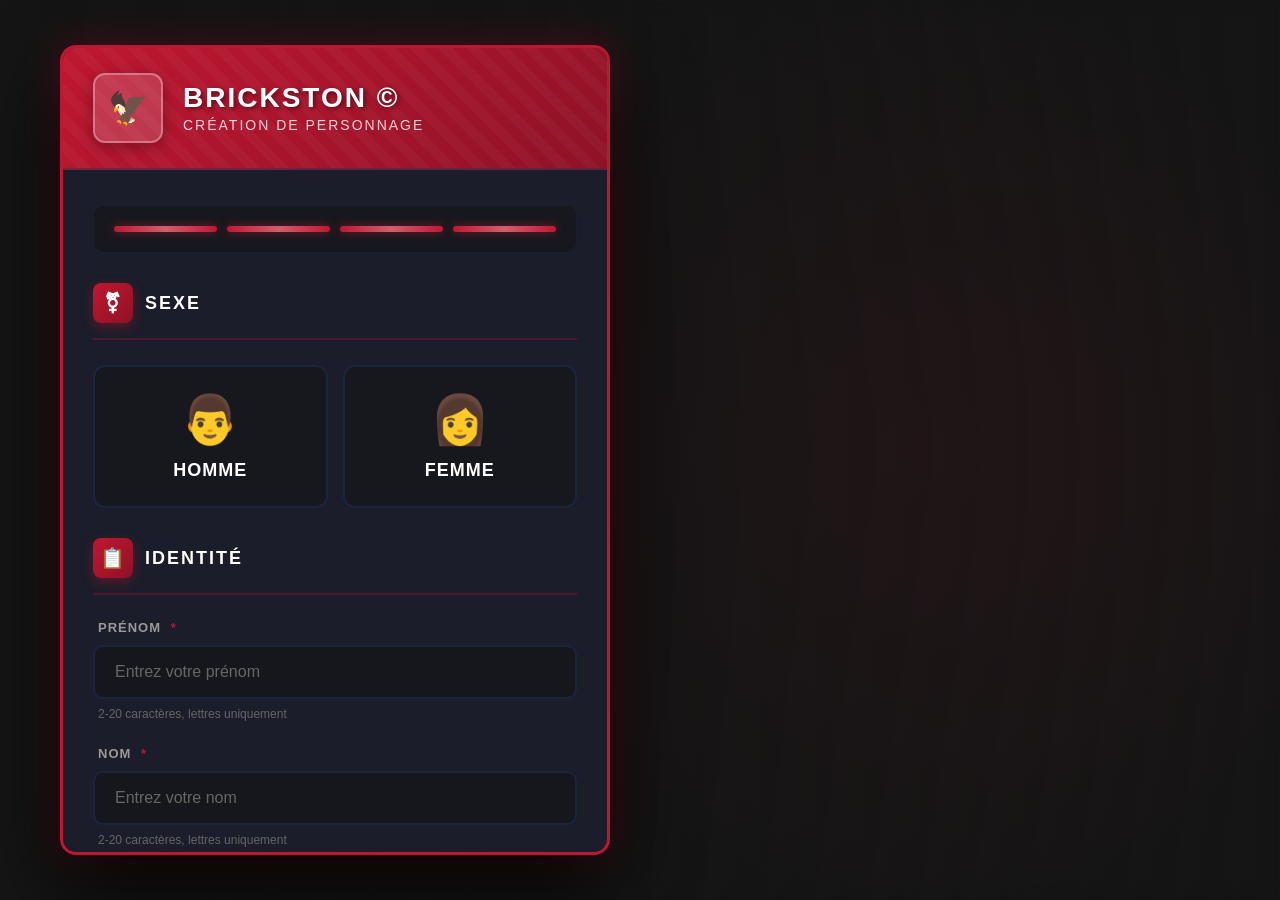
==== UI/brickston_character_creator.html @ 388e0162 "Add files via upload" ====
<!DOCTYPE html>
<html lang="fr">
<head>
    <meta charset="UTF-8">
    <meta name="viewport" content="width=device-width, initial-scale=1.0">
    <title>Brickston RP - Création de Personnage</title>
    <link href="https://fonts.cdnfonts.com/css/abc-ginto-nord" rel="stylesheet">
    <style>
        * {
            margin: 0;
            padding: 0;
            box-sizing: border-box;
        }

        body {
            font-family: 'ABC Ginto Nord', 'Bebas Neue', 'Impact', sans-serif;
            background: #151515;
            color: #ffffff;
            overflow: hidden;
            height: 100vh;
            position: relative;
        }

        /* Background Blur Effect */
        .background-blur {
            position: fixed;
            top: 0;
            left: 0;
            width: 100%;
            height: 100%;
            background: 
                linear-gradient(90deg, rgba(21, 21, 21, 0.95) 0%, rgba(21, 21, 21, 0.7) 40%, transparent 100%),
                radial-gradient(circle at 70% 50%, rgba(191, 23, 49, 0.1) 0%, transparent 50%);
            backdrop-filter: blur(8px);
            z-index: 1;
        }

        /* Main Container */
        .main-container {
            position: relative;
            height: 100vh;
            display: flex;
            align-items: center;
            padding: 60px;
            z-index: 10;
        }

        /* Creation Card */
        .creation-card {
            width: 550px;
            background: rgba(28, 30, 44, 0.95);
            backdrop-filter: blur(20px);
            border: 3px solid #bf1731;
            border-radius: 16px;
            overflow: hidden;
            box-shadow: 
                0 30px 80px rgba(0, 0, 0, 0.9),
                0 0 40px rgba(191, 23, 49, 0.4),
                inset 0 1px 0 rgba(255, 255, 255, 0.1);
            animation: slideInLeft 0.8s cubic-bezier(0.4, 0, 0.2, 1);
            max-height: 90vh;
            display: flex;
            flex-direction: column;
        }

        @keyframes slideInLeft {
            from {
                opacity: 0;
                transform: translateX(-100px) scale(0.9);
            }
            to {
                opacity: 1;
                transform: translateX(0) scale(1);
            }
        }

        /* Card Header */
        .card-header {
            background: linear-gradient(135deg, #bf1731 0%, #8f1225 100%);
            padding: 25px 30px;
            display: flex;
            align-items: center;
            gap: 20px;
            border-bottom: 2px solid rgba(34, 50, 95, 0.5);
            position: relative;
            overflow: hidden;
            flex-shrink: 0;
        }

        .card-header::before {
            content: '';
            position: absolute;
            top: 0;
            left: 0;
            right: 0;
            bottom: 0;
            background: 
                repeating-linear-gradient(
                    45deg,
                    transparent,
                    transparent 10px,
                    rgba(255, 255, 255, 0.03) 10px,
                    rgba(255, 255, 255, 0.03) 20px
                );
        }

        .header-logo {
            width: 70px;
            height: 70px;
            background: rgba(255, 255, 255, 0.15);
            border: 2px solid rgba(255, 255, 255, 0.3);
            border-radius: 12px;
            display: flex;
            align-items: center;
            justify-content: center;
            font-size: 32px;
            flex-shrink: 0;
            box-shadow: 0 4px 15px rgba(0, 0, 0, 0.3);
            position: relative;
            z-index: 1;
        }

        .header-text {
            flex: 1;
            position: relative;
            z-index: 1;
        }

        .header-title {
            font-size: 28px;
            font-weight: 900;
            text-transform: uppercase;
            letter-spacing: 2px;
            color: #ffffff;
            line-height: 1;
            text-shadow: 2px 2px 4px rgba(0, 0, 0, 0.5);
        }

        .header-subtitle {
            font-size: 14px;
            color: rgba(255, 255, 255, 0.8);
            text-transform: uppercase;
            letter-spacing: 2px;
            font-weight: 300;
            margin-top: 5px;
        }

        /* Card Body */
        .card-body {
            padding: 35px 30px;
            overflow-y: auto;
            flex: 1;
        }

        .card-body::-webkit-scrollbar {
            width: 6px;
        }

        .card-body::-webkit-scrollbar-track {
            background: rgba(21, 21, 21, 0.3);
        }

        .card-body::-webkit-scrollbar-thumb {
            background: #bf1731;
            border-radius: 3px;
        }

        .section-title {
            font-size: 18px;
            font-weight: 900;
            text-transform: uppercase;
            letter-spacing: 2px;
            color: #ffffff;
            margin-bottom: 25px;
            padding-bottom: 15px;
            border-bottom: 2px solid rgba(191, 23, 49, 0.3);
            display: flex;
            align-items: center;
            gap: 12px;
        }

        .section-icon {
            width: 40px;
            height: 40px;
            background: linear-gradient(135deg, #bf1731 0%, #8f1225 100%);
            border-radius: 8px;
            display: flex;
            align-items: center;
            justify-content: center;
            font-size: 20px;
            box-shadow: 0 4px 12px rgba(191, 23, 49, 0.4);
        }

        /* Gender Selection */
        .gender-selection {
            display: grid;
            grid-template-columns: 1fr 1fr;
            gap: 15px;
            margin-bottom: 30px;
        }

        .gender-option {
            padding: 25px;
            background: rgba(21, 21, 21, 0.5);
            border: 2px solid rgba(34, 50, 95, 0.5);
            border-radius: 12px;
            cursor: pointer;
            transition: all 0.3s cubic-bezier(0.4, 0, 0.2, 1);
            display: flex;
            flex-direction: column;
            align-items: center;
            gap: 12px;
            position: relative;
            overflow: hidden;
        }

        .gender-option::before {
            content: '';
            position: absolute;
            top: 0;
            left: -100%;
            width: 100%;
            height: 100%;
            background: linear-gradient(90deg, transparent, rgba(191, 23, 49, 0.1), transparent);
            transition: left 0.6s;
        }

        .gender-option:hover::before {
            left: 100%;
        }

        .gender-option:hover {
            border-color: #bf1731;
            transform: translateY(-5px);
            box-shadow: 0 10px 30px rgba(191, 23, 49, 0.3);
        }

        .gender-option.selected {
            background: rgba(191, 23, 49, 0.2);
            border-color: #bf1731;
            box-shadow: 0 0 30px rgba(191, 23, 49, 0.4);
        }

        .gender-icon {
            font-size: 48px;
            position: relative;
            z-index: 1;
        }

        .gender-label {
            font-size: 18px;
            font-weight: 900;
            text-transform: uppercase;
            letter-spacing: 1px;
            color: #ffffff;
            position: relative;
            z-index: 1;
        }

        /* Form Groups */
        .form-group {
            margin-bottom: 25px;
        }

        .form-label {
            display: block;
            font-size: 13px;
            text-transform: uppercase;
            color: #999999;
            font-weight: 700;
            letter-spacing: 1px;
            margin-bottom: 10px;
            padding-left: 5px;
        }

        .form-label .required {
            color: #bf1731;
            margin-left: 5px;
        }

        .form-input {
            width: 100%;
            padding: 16px 20px;
            background: rgba(21, 21, 21, 0.6);
            border: 2px solid rgba(34, 50, 95, 0.5);
            border-radius: 10px;
            color: #ffffff;
            font-size: 16px;
            font-weight: 500;
            font-family: 'ABC Ginto Nord', sans-serif;
            transition: all 0.3s ease;
        }

        .form-input:focus {
            outline: none;
            border-color: #bf1731;
            background: rgba(21, 21, 21, 0.8);
            box-shadow: 0 0 0 4px rgba(191, 23, 49, 0.15);
        }

        .form-input::placeholder {
            color: #666666;
            font-weight: 400;
        }

        .form-input:hover {
            border-color: rgba(191, 23, 49, 0.5);
        }

        /* Select Style */
        select.form-input {
            cursor: pointer;
            appearance: none;
            background-image: url("data:image/svg+xml,%3Csvg xmlns='http://www.w3.org/2000/svg' width='12' height='12' viewBox='0 0 12 12'%3E%3Cpath fill='%23bf1731' d='M6 9L1 4h10z'/%3E%3C/svg%3E");
            background-repeat: no-repeat;
            background-position: right 20px center;
            padding-right: 50px;
        }

        select.form-input option {
            background: #1c1e2c;
            color: #ffffff;
            padding: 10px;
        }

        /* Date Inputs Grid */
        .date-grid {
            display: grid;
            grid-template-columns: 1fr 1fr 1.2fr;
            gap: 12px;
        }

        /* Action Buttons */
        .action-buttons {
            display: flex;
            gap: 12px;
            margin-top: 30px;
            padding-top: 25px;
            border-top: 2px solid rgba(34, 50, 95, 0.3);
        }

        .btn {
            flex: 1;
            padding: 18px;
            font-size: 15px;
            font-weight: 900;
            text-transform: uppercase;
            letter-spacing: 2px;
            font-family: 'ABC Ginto Nord', sans-serif;
            border: 2px solid;
            border-radius: 10px;
            cursor: pointer;
            transition: all 0.3s cubic-bezier(0.4, 0, 0.2, 1);
            position: relative;
            overflow: hidden;
            text-align: center;
        }

        .btn::before {
            content: '';
            position: absolute;
            top: 0;
            left: -100%;
            width: 100%;
            height: 100%;
            background: linear-gradient(90deg, transparent, rgba(255, 255, 255, 0.2), transparent);
            transition: left 0.5s;
        }

        .btn:hover::before {
            left: 100%;
        }

        .btn-cancel {
            background: transparent;
            border-color: #666666;
            color: #999999;
        }

        .btn-cancel:hover {
            background: rgba(102, 102, 102, 0.2);
            border-color: #999999;
            color: #ffffff;
            transform: translateY(-3px);
        }

        .btn-create {
            background: linear-gradient(135deg, #bf1731 0%, #8f1225 100%);
            border-color: #bf1731;
            color: #ffffff;
            box-shadow: 0 4px 15px rgba(191, 23, 49, 0.4);
        }

        .btn-create:hover {
            background: linear-gradient(135deg, #d91d3a 0%, #bf1731 100%);
            transform: translateY(-3px);
            box-shadow: 0 8px 30px rgba(191, 23, 49, 0.6);
        }

        .btn:disabled {
            opacity: 0.5;
            cursor: not-allowed;
            transform: none !important;
        }

        /* Progress Steps */
        .progress-steps {
            display: flex;
            gap: 10px;
            margin-bottom: 30px;
            padding: 20px;
            background: rgba(21, 21, 21, 0.5);
            border-radius: 10px;
            border: 1px solid rgba(34, 50, 95, 0.3);
        }

        .step {
            flex: 1;
            height: 6px;
            background: rgba(34, 50, 95, 0.5);
            border-radius: 3px;
            position: relative;
            overflow: hidden;
        }

        .step.active {
            background: #bf1731;
            box-shadow: 0 0 10px rgba(191, 23, 49, 0.6);
        }

        .step.active::after {
            content: '';
            position: absolute;
            top: 0;
            left: 0;
            height: 100%;
            width: 100%;
            background: linear-gradient(90deg, transparent, rgba(255, 255, 255, 0.3), transparent);
            animation: shimmer 2s infinite;
        }

        @keyframes shimmer {
            0% { transform: translateX(-100%); }
            100% { transform: translateX(100%); }
        }

        /* Helper Text */
        .helper-text {
            font-size: 12px;
            color: #666666;
            margin-top: 8px;
            padding-left: 5px;
            font-weight: 400;
        }

        .helper-text.error {
            color: #bf1731;
        }

        /* Custom Height Slider */
        .slider-container {
            background: rgba(21, 21, 21, 0.6);
            border: 2px solid rgba(34, 50, 95, 0.5);
            border-radius: 10px;
            padding: 20px;
            transition: all 0.3s ease;
        }

        .slider-container:hover {
            border-color: rgba(191, 23, 49, 0.5);
        }

        .slider-value {
            font-size: 32px;
            font-weight: 900;
            color: #bf1731;
            text-align: center;
            margin-bottom: 20px;
            text-shadow: 0 0 20px rgba(191, 23, 49, 0.4);
        }

        .slider-wrapper {
            position: relative;
            padding: 10px 0;
            height: 28px;
            display: flex;
            align-items: center;
        }

        .slider-track {
            position: absolute;
            left: 0;
            right: 0;
            top: 50%;
            transform: translateY(-50%);
            height: 8px;
            background: rgba(34, 50, 95, 0.5);
            border-radius: 4px;
            overflow: hidden;
            pointer-events: none;
        }

        .slider-progress {
            height: 100%;
            background: linear-gradient(90deg, #bf1731 0%, #d91d3a 100%);
            border-radius: 4px;
            transition: width 0.2s ease;
            box-shadow: 0 0 10px rgba(191, 23, 49, 0.6);
            position: relative;
            overflow: hidden;
        }

        .slider-progress::after {
            content: '';
            position: absolute;
            top: 0;
            left: 0;
            right: 0;
            bottom: 0;
            background: linear-gradient(90deg, transparent, rgba(255, 255, 255, 0.3), transparent);
            animation: shimmerSlider 2s infinite;
        }

        @keyframes shimmerSlider {
            0% { transform: translateX(-100%); }
            100% { transform: translateX(100%); }
        }

        .height-slider {
            width: 100%;
            height: 28px;
            -webkit-appearance: none;
            appearance: none;
            background: transparent;
            outline: none;
            position: absolute;
            left: 0;
            right: 0;
            top: 50%;
            transform: translateY(-50%);
            z-index: 10;
            cursor: pointer;
            margin: 0;
            padding: 0;
        }

        /* Webkit (Chrome, Safari, Edge) */
        .height-slider::-webkit-slider-thumb {
            -webkit-appearance: none;
            appearance: none;
            width: 28px;
            height: 28px;
            background: linear-gradient(135deg, #bf1731 0%, #8f1225 100%);
            border: 3px solid #ffffff;
            border-radius: 50%;
            cursor: grab;
            box-shadow: 
                0 0 0 4px rgba(191, 23, 49, 0.2),
                0 4px 12px rgba(0, 0, 0, 0.6);
            transition: all 0.3s ease;
        }

        .height-slider::-webkit-slider-thumb:hover {
            transform: scale(1.15);
            box-shadow: 
                0 0 0 6px rgba(191, 23, 49, 0.3),
                0 6px 20px rgba(191, 23, 49, 0.6);
        }

        .height-slider::-webkit-slider-thumb:active {
            cursor: grabbing;
            transform: scale(1.05);
        }

        /* Firefox */
        .height-slider::-moz-range-thumb {
            width: 22px;
            height: 22px;
            background: linear-gradient(135deg, #bf1731 0%, #8f1225 100%);
            border: 3px solid #ffffff;
            border-radius: 50%;
            cursor: grab;
            box-shadow: 
                0 0 0 4px rgba(191, 23, 49, 0.2),
                0 4px 12px rgba(0, 0, 0, 0.6);
            transition: all 0.3s ease;
        }

        .height-slider::-moz-range-thumb:hover {
            transform: scale(1.15);
            box-shadow: 
                0 0 0 6px rgba(191, 23, 49, 0.3),
                0 6px 20px rgba(191, 23, 49, 0.6);
        }

        .height-slider::-moz-range-thumb:active {
            cursor: grabbing;
            transform: scale(1.05);
        }

        .height-slider::-moz-range-track {
            background: transparent;
            border: none;
            height: 8px;
        }

        .height-slider::-moz-range-progress {
            background: transparent;
        }

        .slider-markers {
            display: flex;
            justify-content: space-between;
            align-items: center;
            margin-top: 35px;
            padding: 0;
            width: 100%;
            position: relative;
        }

        .marker {
            font-size: 12px;
            color: #666666;
            font-weight: 700;
            flex: 0 0 auto;
        }

        .marker:first-child {
            color: #bf1731;
        }

        .marker:last-child {
            color: #bf1731;
        }

        /* Responsive */
        @media (max-width: 1400px) {
            .character-preview {
                display: none;
            }
        }
    </style>
</head>
<body>
    <div class="background-blur"></div>

    <div class="main-container">
        <!-- Creation Card -->
        <div class="creation-card">
            <!-- Header -->
            <div class="card-header">
                <div class="header-logo">🦅</div>
                <div class="header-text">
                    <div class="header-title">Brickston ©</div>
                    <div class="header-subtitle">Création de personnage</div>
                </div>
            </div>

            <!-- Body -->
            <div class="card-body">
                <!-- Progress Steps -->
                <div class="progress-steps">
                    <div class="step active"></div>
                    <div class="step active"></div>
                    <div class="step active"></div>
                    <div class="step active"></div>
                </div>

                <!-- Gender Section -->
                <div class="section-title">
                    <div class="section-icon">⚧</div>
                    Sexe
                </div>

                <div class="gender-selection">
                    <div class="gender-option" id="male" onclick="selectGender('male')">
                        <div class="gender-icon">👨</div>
                        <div class="gender-label">Homme</div>
                    </div>
                    <div class="gender-option" id="female" onclick="selectGender('female')">
                        <div class="gender-icon">👩</div>
                        <div class="gender-label">Femme</div>
                    </div>
                </div>

                <!-- Identity Section -->
                <div class="section-title">
                    <div class="section-icon">📋</div>
                    Identité
                </div>

                <div class="form-group">
                    <label class="form-label">
                        Prénom
                        <span class="required">*</span>
                    </label>
                    <input 
                        type="text" 
                        class="form-input" 
                        id="firstName" 
                        placeholder="Entrez votre prénom"
                        maxlength="20"
                        oninput="updatePreview()"
                    >
                    <div class="helper-text">2-20 caractères, lettres uniquement</div>
                </div>

                <div class="form-group">
                    <label class="form-label">
                        Nom
                        <span class="required">*</span>
                    </label>
                    <input 
                        type="text" 
                        class="form-input" 
                        id="lastName" 
                        placeholder="Entrez votre nom"
                        maxlength="20"
                        oninput="updatePreview()"
                    >
                    <div class="helper-text">2-20 caractères, lettres uniquement</div>
                </div>

                <div class="form-group">
                    <label class="form-label">
                        Nationalité
                        <span class="required">*</span>
                    </label>
                    <select class="form-input" id="nationality" onchange="updatePreview()">
                        <option value="">Sélectionnez une nationalité</option>
                        <option value="Français">Français</option>
                        <option value="Américain">Américain</option>
                        <option value="Anglais">Anglais</option>
                        <option value="Allemand">Allemand</option>
                        <option value="Italien">Italien</option>
                        <option value="Espagnol">Espagnol</option>
                        <option value="Canadien">Canadien</option>
                        <option value="Belge">Belge</option>
                        <option value="Suisse">Suisse</option>
                        <option value="Portugais">Portugais</option>
                        <option value="Russe">Russe</option>
                        <option value="Japonais">Japonais</option>
                        <option value="Chinois">Chinois</option>
                        <option value="Brésilien">Brésilien</option>
                        <option value="Mexicain">Mexicain</option>
                        <option value="Australien">Australien</option>
                        <option value="Indien">Indien</option>
                        <option value="Turc">Turc</option>
                        <option value="Autre">Autre</option>
                    </select>
                </div>

                <!-- Physical Section -->
                <div class="section-title">
                    <div class="section-icon">📏</div>
                    Caractéristiques
                </div>

                <div class="form-group">
                    <label class="form-label">
                        Taille (cm)
                        <span class="required">*</span>
                    </label>
                    <div class="slider-container">
                        <div class="slider-value" id="heightValue">175 cm</div>
                        <div class="slider-wrapper">
                            <input 
                                type="range" 
                                class="height-slider" 
                                id="height" 
                                min="140"
                                max="220"
                                value="175"
                                oninput="updateHeightSlider(this.value)"
                            >
                            <div class="slider-track">
                                <div class="slider-progress" id="sliderProgress"></div>
                            </div>
                            <div class="slider-markers">
                                <span class="marker">140</span>
                                <span class="marker">160</span>
                                <span class="marker">180</span>
                                <span class="marker">200</span>
                                <span class="marker">220</span>
                            </div>
                        </div>
                    </div>
                    <div class="helper-text">Entre 140 et 220 cm</div>
                </div>

                <div class="form-group">
                    <label class="form-label">
                        Date de naissance
                        <span class="required">*</span>
                    </label>
                    <div class="date-grid">
                        <select class="form-input" id="birthDay" onchange="updatePreview()">
                            <option value="">Jour</option>
                        </select>
                        <select class="form-input" id="birthMonth" onchange="updatePreview()">
                            <option value="">Mois</option>
                            <option value="01">Janvier</option>
                            <option value="02">Février</option>
                            <option value="03">Mars</option>
                            <option value="04">Avril</option>
                            <option value="05">Mai</option>
                            <option value="06">Juin</option>
                            <option value="07">Juillet</option>
                            <option value="08">Août</option>
                            <option value="09">Septembre</option>
                            <option value="10">Octobre</option>
                            <option value="11">Novembre</option>
                            <option value="12">Décembre</option>
                        </select>
                        <select class="form-input" id="birthYear" onchange="updatePreview()">
                            <option value="">Année</option>
                        </select>
                    </div>
                    <div class="helper-text">Vous devez avoir au moins 18 ans</div>
                </div>

                <!-- Buttons -->
                <div class="action-buttons">
                    <button class="btn btn-cancel" onclick="cancelCreation()">
                        Annuler
                    </button>
                    <button class="btn btn-create" id="btnCreate" onclick="createCharacter()" disabled>
                        Créer le personnage
                    </button>
                </div>
            </div>
        </div>

    </div>

    <script>
        // Variables globales
        let selectedGender = null;
        const characterData = {
            gender: null,
            firstName: '',
            lastName: '',
            nationality: '',
            height: null,
            birthDate: { day: '', month: '', year: '' }
        };

        // Initialisation
        function init() {
            // Remplir les jours (1-31)
            const daySelect = document.getElementById('birthDay');
            for (let i = 1; i <= 31; i++) {
                const option = document.createElement('option');
                option.value = i.toString().padStart(2, '0');
                option.textContent = i;
                daySelect.appendChild(option);
            }

            // Remplir les années (1950 - année actuelle - 18)
            const yearSelect = document.getElementById('birthYear');
            const currentYear = new Date().getFullYear();
            const maxYear = currentYear - 18;
            for (let i = maxYear; i >= 1950; i--) {
                const option = document.createElement('option');
                option.value = i;
                option.textContent = i;
                yearSelect.appendChild(option);
            }
        }

        // Sélection du genre
        function selectGender(gender) {
            selectedGender = gender;
            characterData.gender = gender;
            
            document.getElementById('male').classList.remove('selected');
            document.getElementById('female').classList.remove('selected');
            document.getElementById(gender).classList.add('selected');
            
            updatePreview();
            validateForm();
        }

        // Mise à jour du slider de taille
        function updateHeightSlider(value) {
            const heightValue = document.getElementById('heightValue');
            const sliderProgress = document.getElementById('sliderProgress');
            
            heightValue.textContent = value + ' cm';
            
            // Calculer le pourcentage (140-220 = 80 de range)
            const percentage = ((value - 140) / 80) * 100;
            sliderProgress.style.width = percentage + '%';
            
            updatePreview();
        }

        // Mise à jour de l'aperçu
        function updatePreview() {
            const firstName = document.getElementById('firstName').value;
            const lastName = document.getElementById('lastName').value;
            const nationality = document.getElementById('nationality').value;
            const height = document.getElementById('height').value;
            const day = document.getElementById('birthDay').value;
            const month = document.getElementById('birthMonth').value;
            const year = document.getElementById('birthYear').value;

            // Mise à jour des données
            characterData.firstName = firstName;
            characterData.lastName = lastName;
            characterData.nationality = nationality;
            characterData.height = height;
            characterData.birthDate = { day, month, year };

            validateForm();
        }

        // Validation du formulaire
        function validateForm() {
            const firstName = document.getElementById('firstName').value.trim();
            const lastName = document.getElementById('lastName').value.trim();
            const nationality = document.getElementById('nationality').value;
            const height = parseInt(document.getElementById('height').value);
            const day = document.getElementById('birthDay').value;
            const month = document.getElementById('birthMonth').value;
            const year = document.getElementById('birthYear').value;

            const isValid = 
                selectedGender !== null &&
                firstName.length >= 2 && firstName.length <= 20 &&
                lastName.length >= 2 && lastName.length <= 20 &&
                nationality !== '' &&
                height >= 140 && height <= 220 &&
                day !== '' && month !== '' && year !== '';

            document.getElementById('btnCreate').disabled = !isValid;
        }

        // Création du personnage
        function createCharacter() {
            const data = {
                gender: characterData.gender,
                firstName: characterData.firstName,
                lastName: characterData.lastName,
                nationality: characterData.nationality,
                height: characterData.height,
                birthDate: `${characterData.birthDate.day}/${characterData.birthDate.month}/${characterData.birthDate.year}`
            };

            console.log('Création du personnage:', data);

            // Animation
            document.body.style.transition = 'opacity 0.5s';
            document.body.style.opacity = '0';

            setTimeout(() => {
                // Appel NUI
                fetch(`https://${GetParentResourceName()}/createCharacter`, {
                    method: 'POST',
                    headers: { 'Content-Type': 'application/json' },
                    body: JSON.stringify(data)
                });
            }, 500);
        }

        // Annulation
        function cancelCreation() {
            if (confirm('Êtes-vous sûr de vouloir annuler la création ?')) {
                document.body.style.opacity = '0';
                setTimeout(() => {
                    fetch(`https://${GetParentResourceName()}/cancelCreation`, {
                        method: 'POST',
                        headers: { 'Content-Type': 'application/json' },
                        body: JSON.stringify({})
                    });
                }, 300);
            }
        }

        function GetParentResourceName() {
            return 'brickston_multichar';
        }

        // Navigation au clavier
        document.addEventListener('keydown', (e) => {
            if (e.key === 'Escape') {
                cancelCreation();
            }
        });

        // Validation temps réel sur les inputs
        document.getElementById('firstName').addEventListener('input', (e) => {
            e.target.value = e.target.value.replace(/[^a-zA-ZÀ-ÿ\s-]/g, '');
        });

        document.getElementById('lastName').addEventListener('input', (e) => {
            e.target.value = e.target.value.replace(/[^a-zA-ZÀ-ÿ\s-]/g, '');
        });

        // Animation d'entrée
        window.addEventListener('load', () => {
            document.body.style.opacity = '0';
            setTimeout(() => {
                document.body.style.transition = 'opacity 0.5s';
                document.body.style.opacity = '1';
                init();
                // Initialiser le slider
                updateHeightSlider(175);
            }, 100);
        });
    </script>
</body>
</html>
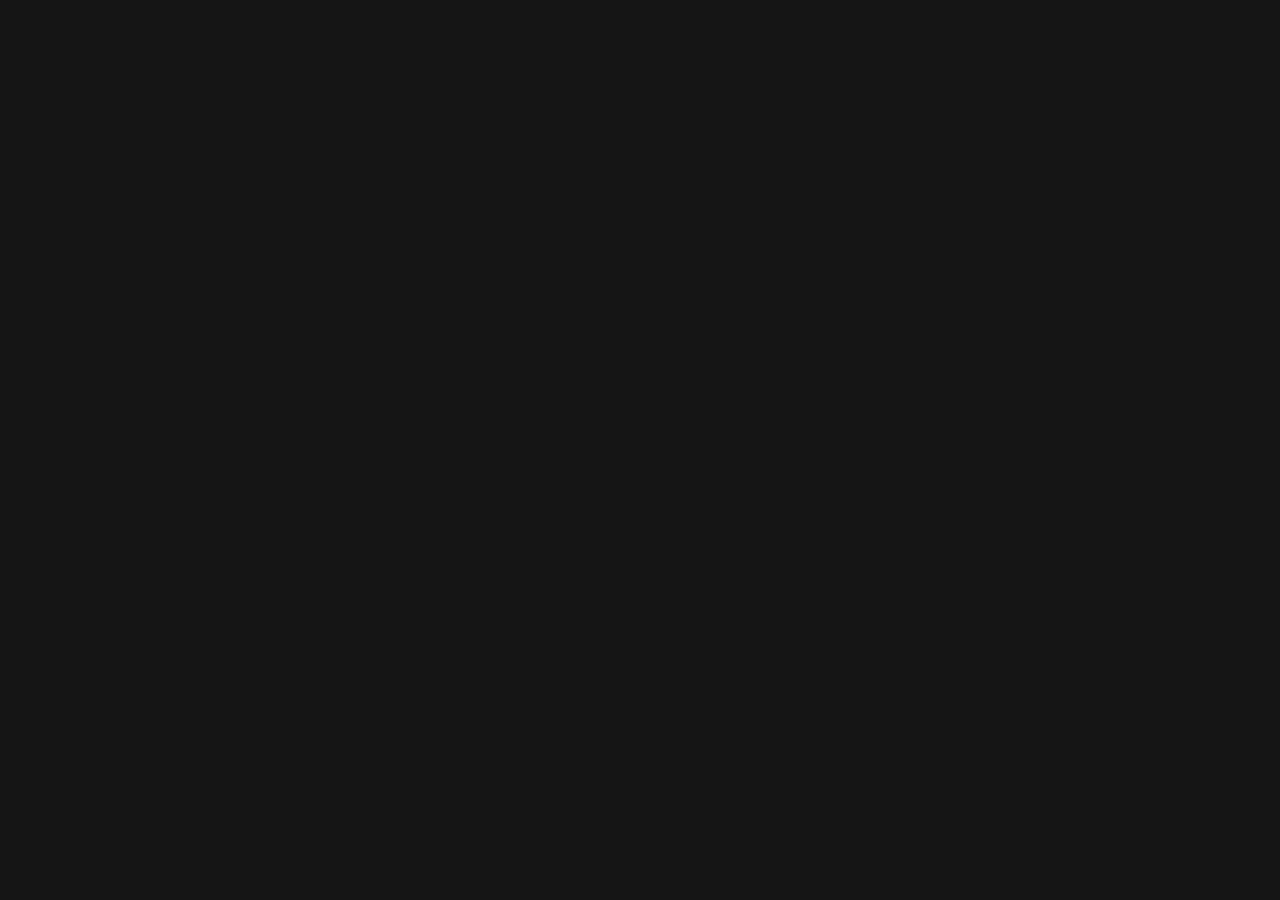
==== commit 239b7167: "feat: add FiveM character creator resource base - fxmanifest.lua with ox_lib/oxmysql dependencies - " ====
--- a/UI/brickston_character_creator.html
+++ b/UI/brickston_character_creator.html
@@ -834,7 +834,9 @@
     </div>
 
     <script>
-        // Variables globales
+        // ════════════════════════════════════════════
+        // VARIABLES GLOBALES
+        // ════════════════════════════════════════════
         let selectedGender = null;
         const characterData = {
             gender: null,
@@ -845,7 +847,61 @@
             birthDate: { day: '', month: '', year: '' }
         };
 
-        // Initialisation
+        // ════════════════════════════════════════════
+        // NUI MESSAGE HANDLER
+        // ════════════════════════════════════════════
+        window.addEventListener('message', (event) => {
+            const data = event.data;
+            switch (data.action) {
+                case 'openCreator':
+                    showCreator();
+                    break;
+                case 'closeCreator':
+                    hideCreator();
+                    break;
+            }
+        });
+
+        function showCreator() {
+            document.querySelector('.main-container').style.display = 'flex';
+            document.body.style.transition = 'opacity 0.5s';
+            document.body.style.opacity = '1';
+            resetForm();
+        }
+
+        function hideCreator() {
+            document.body.style.transition = 'opacity 0.5s';
+            document.body.style.opacity = '0';
+            setTimeout(() => {
+                document.querySelector('.main-container').style.display = 'none';
+            }, 500);
+        }
+
+        function resetForm() {
+            selectedGender = null;
+            characterData.gender = null;
+            characterData.firstName = '';
+            characterData.lastName = '';
+            characterData.nationality = '';
+            characterData.height = null;
+            characterData.birthDate = { day: '', month: '', year: '' };
+
+            document.getElementById('male').classList.remove('selected');
+            document.getElementById('female').classList.remove('selected');
+            document.getElementById('firstName').value = '';
+            document.getElementById('lastName').value = '';
+            document.getElementById('nationality').value = '';
+            document.getElementById('birthDay').value = '';
+            document.getElementById('birthMonth').value = '';
+            document.getElementById('birthYear').value = '';
+            document.getElementById('height').value = 175;
+            updateHeightSlider(175);
+            validateForm();
+        }
+
+        // ════════════════════════════════════════════
+        // INITIALISATION
+        // ════════════════════════════════════════════
         function init() {
             // Remplir les jours (1-31)
             const daySelect = document.getElementById('birthDay');
@@ -868,34 +924,47 @@
             }
         }
 
-        // Sélection du genre
+        // ════════════════════════════════════════════
+        // GENRE
+        // ════════════════════════════════════════════
         function selectGender(gender) {
             selectedGender = gender;
             characterData.gender = gender;
-            
+
             document.getElementById('male').classList.remove('selected');
             document.getElementById('female').classList.remove('selected');
             document.getElementById(gender).classList.add('selected');
-            
+
+            // Notifier le client Lua pour changer le ped
+            fetch(`https://${GetParentResourceName()}/selectGender`, {
+                method: 'POST',
+                headers: { 'Content-Type': 'application/json' },
+                body: JSON.stringify({ gender: gender })
+            });
+
             updatePreview();
             validateForm();
         }
 
-        // Mise à jour du slider de taille
+        // ════════════════════════════════════════════
+        // SLIDER TAILLE
+        // ════════════════════════════════════════════
         function updateHeightSlider(value) {
             const heightValue = document.getElementById('heightValue');
             const sliderProgress = document.getElementById('sliderProgress');
-            
+
             heightValue.textContent = value + ' cm';
-            
+
             // Calculer le pourcentage (140-220 = 80 de range)
             const percentage = ((value - 140) / 80) * 100;
             sliderProgress.style.width = percentage + '%';
-            
+
             updatePreview();
         }
 
-        // Mise à jour de l'aperçu
+        // ════════════════════════════════════════════
+        // APERCU / VALIDATION
+        // ════════════════════════════════════════════
         function updatePreview() {
             const firstName = document.getElementById('firstName').value;
             const lastName = document.getElementById('lastName').value;
@@ -905,7 +974,6 @@
             const month = document.getElementById('birthMonth').value;
             const year = document.getElementById('birthYear').value;
 
-            // Mise à jour des données
             characterData.firstName = firstName;
             characterData.lastName = lastName;
             characterData.nationality = nationality;
@@ -915,7 +983,6 @@
             validateForm();
         }
 
-        // Validation du formulaire
         function validateForm() {
             const firstName = document.getElementById('firstName').value.trim();
             const lastName = document.getElementById('lastName').value.trim();
@@ -925,7 +992,7 @@
             const month = document.getElementById('birthMonth').value;
             const year = document.getElementById('birthYear').value;
 
-            const isValid = 
+            const isValid =
                 selectedGender !== null &&
                 firstName.length >= 2 && firstName.length <= 20 &&
                 lastName.length >= 2 && lastName.length <= 20 &&
@@ -936,25 +1003,28 @@
             document.getElementById('btnCreate').disabled = !isValid;
         }
 
-        // Création du personnage
+        // ════════════════════════════════════════════
+        // CREATION PERSONNAGE
+        // ════════════════════════════════════════════
         function createCharacter() {
+            const btn = document.getElementById('btnCreate');
+            btn.disabled = true;
+            btn.textContent = 'CRÉATION...';
+
             const data = {
                 gender: characterData.gender,
-                firstName: characterData.firstName,
-                lastName: characterData.lastName,
+                firstName: characterData.firstName.trim(),
+                lastName: characterData.lastName.trim(),
                 nationality: characterData.nationality,
                 height: characterData.height,
                 birthDate: `${characterData.birthDate.day}/${characterData.birthDate.month}/${characterData.birthDate.year}`
             };
 
-            console.log('Création du personnage:', data);
-
-            // Animation
+            // Animation de sortie
             document.body.style.transition = 'opacity 0.5s';
             document.body.style.opacity = '0';
 
             setTimeout(() => {
-                // Appel NUI
                 fetch(`https://${GetParentResourceName()}/createCharacter`, {
                     method: 'POST',
                     headers: { 'Content-Type': 'application/json' },
@@ -963,32 +1033,40 @@
             }, 500);
         }
 
-        // Annulation
+        // ════════════════════════════════════════════
+        // ANNULATION
+        // ════════════════════════════════════════════
         function cancelCreation() {
-            if (confirm('Êtes-vous sûr de vouloir annuler la création ?')) {
-                document.body.style.opacity = '0';
-                setTimeout(() => {
-                    fetch(`https://${GetParentResourceName()}/cancelCreation`, {
-                        method: 'POST',
-                        headers: { 'Content-Type': 'application/json' },
-                        body: JSON.stringify({})
-                    });
-                }, 300);
+            document.body.style.transition = 'opacity 0.3s';
+            document.body.style.opacity = '0';
+            setTimeout(() => {
+                fetch(`https://${GetParentResourceName()}/cancelCreation`, {
+                    method: 'POST',
+                    headers: { 'Content-Type': 'application/json' },
+                    body: JSON.stringify({})
+                });
+            }, 300);
+        }
+
+        // ════════════════════════════════════════════
+        // NUI RESOURCE NAME
+        // ════════════════════════════════════════════
+        function GetParentResourceName() {
+            if (window.invokeNative) {
+                return window.GetParentResourceName ? window.GetParentResourceName() : 'brickston_character';
             }
-        }
-
-        function GetParentResourceName() {
-            return 'brickston_multichar';
-        }
-
-        // Navigation au clavier
+            return 'brickston_character';
+        }
+
+        // ════════════════════════════════════════════
+        // KEYBOARD / INPUT
+        // ════════════════════════════════════════════
         document.addEventListener('keydown', (e) => {
             if (e.key === 'Escape') {
                 cancelCreation();
             }
         });
 
-        // Validation temps réel sur les inputs
         document.getElementById('firstName').addEventListener('input', (e) => {
             e.target.value = e.target.value.replace(/[^a-zA-ZÀ-ÿ\s-]/g, '');
         });
@@ -997,16 +1075,14 @@
             e.target.value = e.target.value.replace(/[^a-zA-ZÀ-ÿ\s-]/g, '');
         });
 
-        // Animation d'entrée
+        // ════════════════════════════════════════════
+        // DÉMARRAGE
+        // ════════════════════════════════════════════
         window.addEventListener('load', () => {
             document.body.style.opacity = '0';
-            setTimeout(() => {
-                document.body.style.transition = 'opacity 0.5s';
-                document.body.style.opacity = '1';
-                init();
-                // Initialiser le slider
-                updateHeightSlider(175);
-            }, 100);
+            document.querySelector('.main-container').style.display = 'none';
+            init();
+            updateHeightSlider(175);
         });
     </script>
 </body>
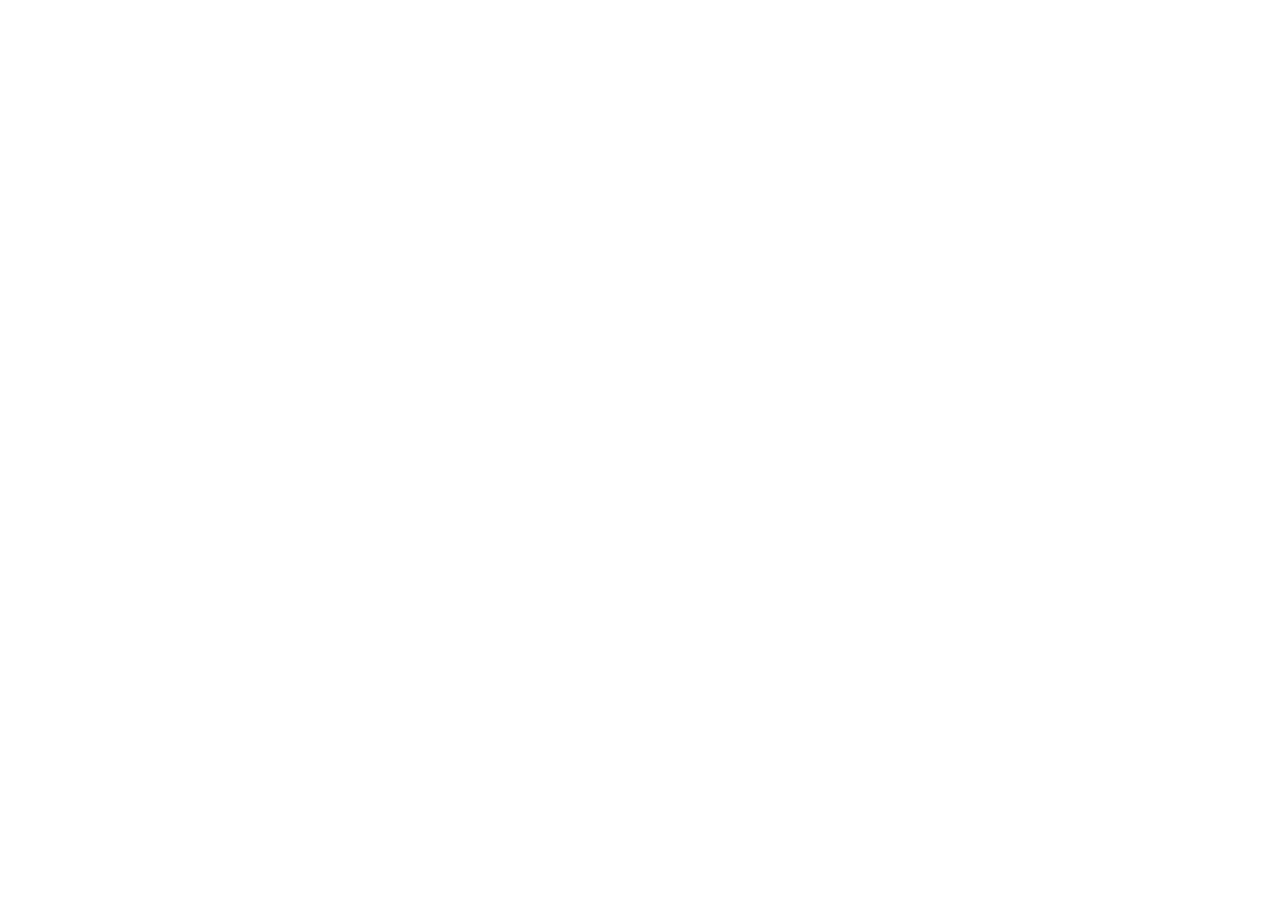
==== commit 24175ffb: "fix: NUI stays visible after character creation (black screen) Body background was #151515 which cov" ====
--- a/UI/brickston_character_creator.html
+++ b/UI/brickston_character_creator.html
@@ -14,7 +14,7 @@
 
         body {
             font-family: 'ABC Ginto Nord', 'Bebas Neue', 'Impact', sans-serif;
-            background: #151515;
+            background: transparent;
             color: #ffffff;
             overflow: hidden;
             height: 100vh;
@@ -864,6 +864,7 @@
 
         function showCreator() {
             document.querySelector('.main-container').style.display = 'flex';
+            document.querySelector('.background-blur').style.display = 'block';
             document.body.style.transition = 'opacity 0.5s';
             document.body.style.opacity = '1';
             resetForm();
@@ -874,6 +875,7 @@
             document.body.style.opacity = '0';
             setTimeout(() => {
                 document.querySelector('.main-container').style.display = 'none';
+                document.querySelector('.background-blur').style.display = 'none';
             }, 500);
         }
 
@@ -936,7 +938,7 @@
             document.getElementById(gender).classList.add('selected');
 
             // Notifier le client Lua pour changer le ped
-            fetch(`https://${GetParentResourceName()}/selectGender`, {
+            fetch(`https://${_resourceName}/selectGender`, {
                 method: 'POST',
                 headers: { 'Content-Type': 'application/json' },
                 body: JSON.stringify({ gender: gender })
@@ -1025,7 +1027,7 @@
             document.body.style.opacity = '0';
 
             setTimeout(() => {
-                fetch(`https://${GetParentResourceName()}/createCharacter`, {
+                fetch(`https://${_resourceName}/createCharacter`, {
                     method: 'POST',
                     headers: { 'Content-Type': 'application/json' },
                     body: JSON.stringify(data)
@@ -1040,7 +1042,7 @@
             document.body.style.transition = 'opacity 0.3s';
             document.body.style.opacity = '0';
             setTimeout(() => {
-                fetch(`https://${GetParentResourceName()}/cancelCreation`, {
+                fetch(`https://${_resourceName}/cancelCreation`, {
                     method: 'POST',
                     headers: { 'Content-Type': 'application/json' },
                     body: JSON.stringify({})
@@ -1049,14 +1051,11 @@
         }
 
         // ════════════════════════════════════════════
-        // NUI RESOURCE NAME
-        // ════════════════════════════════════════════
-        function GetParentResourceName() {
-            if (window.invokeNative) {
-                return window.GetParentResourceName ? window.GetParentResourceName() : 'brickston_character';
-            }
-            return 'brickston_character';
-        }
+        // NUI RESOURCE NAME (native FiveM, fallback hardcodé)
+        // ════════════════════════════════════════════
+        const _resourceName = (typeof GetParentResourceName === 'function')
+            ? GetParentResourceName()
+            : 'brickston_character';
 
         // ════════════════════════════════════════════
         // KEYBOARD / INPUT
@@ -1081,6 +1080,7 @@
         window.addEventListener('load', () => {
             document.body.style.opacity = '0';
             document.querySelector('.main-container').style.display = 'none';
+            document.querySelector('.background-blur').style.display = 'none';
             init();
             updateHeightSlider(175);
         });
